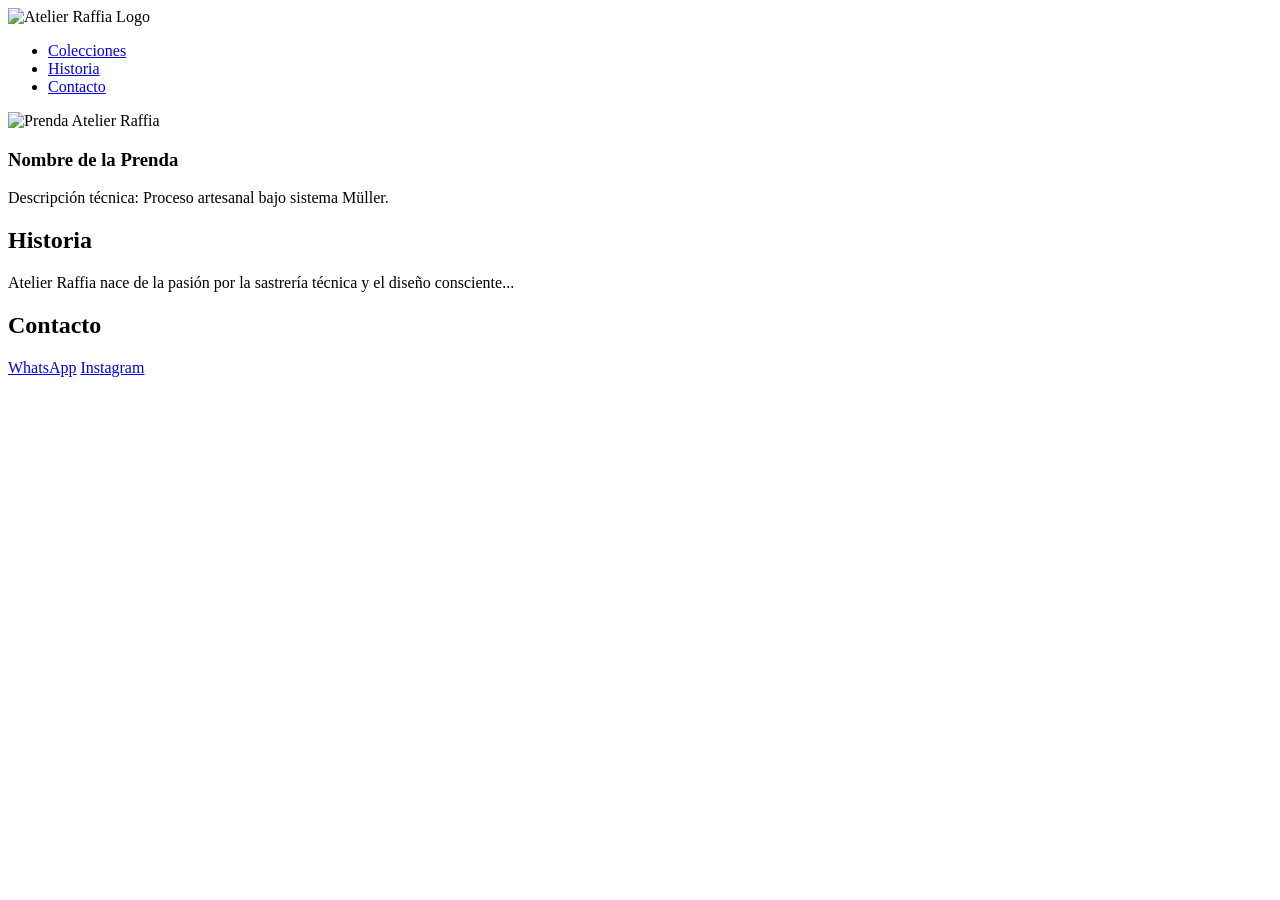
==== index.html @ 9db187e2 "Refactor index.html with new layout and meta tags Updated the HTML structure, added a navigation sid" ====
<!DOCTYPE html>
<html lang="es">
<head>
    <meta charset="UTF-8">
    <meta name="viewport" content="width=device-width, initial-scale=1.0">
    <title>Atelier Raffia | Showcase</title>
    <link rel="stylesheet" href="style.css">
    <link href="https://fonts.googleapis.com/css2?family=Inter:wght@300;400&display=swap" rel="stylesheet">
</head>
<body>

    <nav class="sidebar">
        <div class="logo-container">
            <img src="Logo atelier raffia byn.jpg" alt="Atelier Raffia Logo" class="logo">
        </div>
        <ul class="nav-links">
            <li><a href="#coleccion">Colecciones</a></li>
            <li><a href="#historia">Historia</a></li>
            <li><a href="#contacto">Contacto</a></li>
        </ul>
    </nav>

    <main class="content">
        
        <section id="coleccion" class="grid-catalogo">
            <div class="item-prenda">
                <div class="image-wrapper">
                    <img src="tu-foto-1.jpg" alt="Prenda Atelier Raffia">
                </div>
                <div class="descripcion">
                    <h3>Nombre de la Prenda</h3>
                    <p>Descripción técnica: Proceso artesanal bajo sistema Müller.</p>
                </div>
            </div>
            </section>

        <section id="historia" class="seccion-texto">
            <h2>Historia</h2>
            <p>Atelier Raffia nace de la pasión por la sastrería técnica y el diseño consciente...</p>
        </section>

        <section id="contacto" class="seccion-texto">
            <h2>Contacto</h2>
            <div class="rrss">
                <a href="https://wa.me/tu-numero" target="_blank">WhatsApp</a>
                <a href="https://instagram.com/tu-usuario" target="_blank">Instagram</a>
            </div>
        </section>

    </main>

</body>
</html>
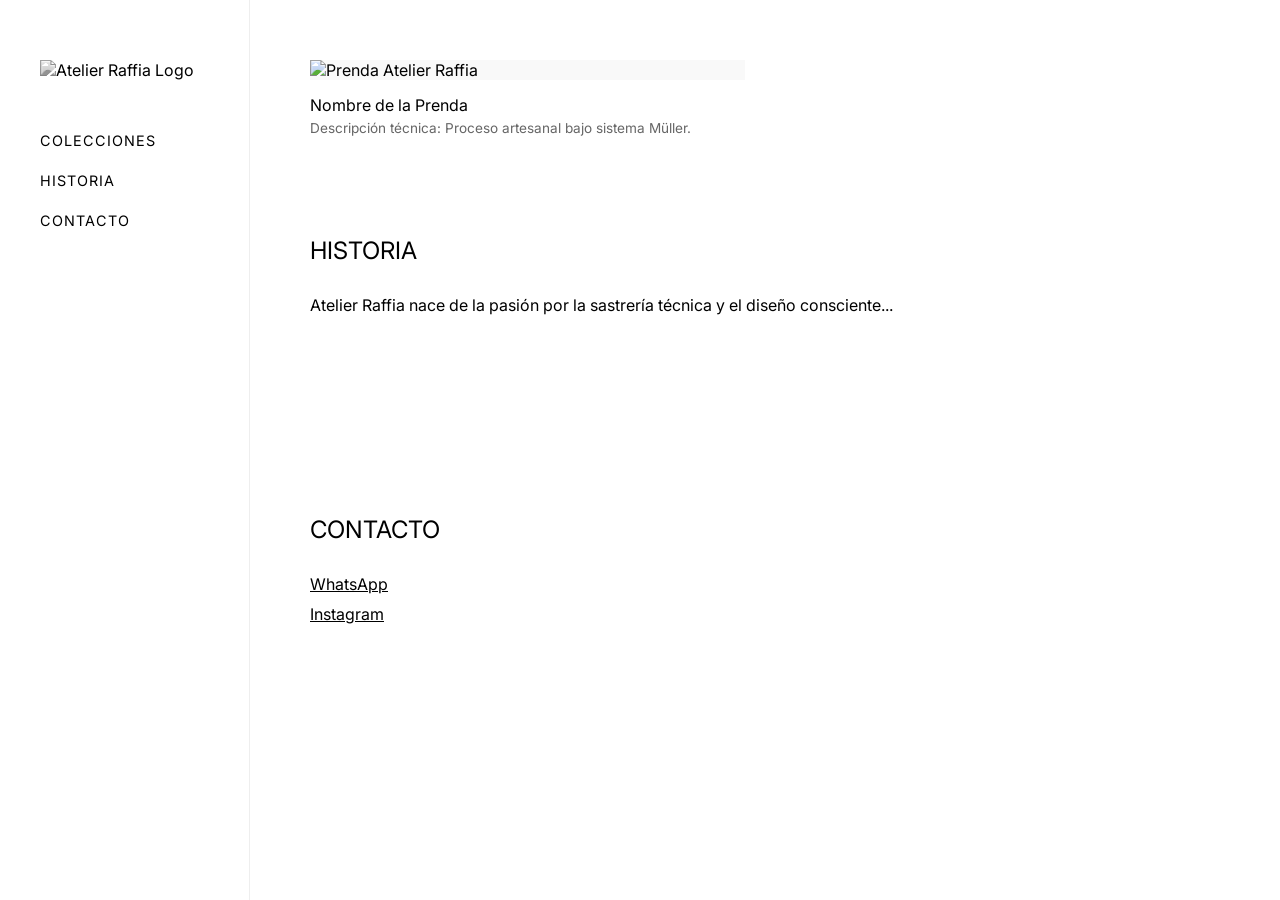
==== commit 7187b3a9: "Update logo image in sidebar" ====
--- a/index.html
+++ b/index.html
@@ -10,9 +10,9 @@
 <body>
 
     <nav class="sidebar">
-        <div class="logo-container">
-            <img src="Logo atelier raffia byn.jpg" alt="Atelier Raffia Logo" class="logo">
-        </div>
+       <div class="logo-container">
+    <img src="logo-atelier.jpg" alt="Atelier Raffia Logo" class="logo">
+</div>
         <ul class="nav-links">
             <li><a href="#coleccion">Colecciones</a></li>
             <li><a href="#historia">Historia</a></li>
--- a/style.css
+++ b/style.css
@@ -0,0 +1,113 @@
+/* General */
+* {
+    margin: 0;
+    padding: 0;
+    box-sizing: border-box;
+}
+
+body {
+    background-color: #ffffff;
+    color: #000000;
+    font-family: 'Inter', sans-serif;
+    display: flex; /* Para el menú lateral */
+}
+
+/* Sidebar */
+.sidebar {
+    width: 250px;
+    height: 100vh;
+    position: fixed;
+    padding: 60px 40px;
+    border-right: 1px solid #eee;
+    display: flex;
+    flex-direction: column;
+}
+
+.logo {
+    width: 100%;
+    margin-bottom: 50px;
+    filter: grayscale(100%); /* Asegura el B&N */
+}
+
+.nav-links {
+    list-style: none;
+}
+
+.nav-links li {
+    margin-bottom: 20px;
+}
+
+.nav-links a {
+    text-decoration: none;
+    color: #000;
+    font-size: 0.9rem;
+    letter-spacing: 1px;
+    text-transform: uppercase;
+    transition: opacity 0.3s;
+}
+
+.nav-links a:hover {
+    opacity: 0.5;
+}
+
+/* Contenido */
+.content {
+    margin-left: 250px; /* Espacio para el menú lateral */
+    padding: 60px;
+    width: 100%;
+}
+
+/* Grid de Catálogo */
+.grid-catalogo {
+    display: grid;
+    grid-template-columns: repeat(auto-fill, minmax(300px, 1fr));
+    gap: 40px;
+}
+
+.image-wrapper {
+    background-color: #f9f9f9;
+    overflow: hidden;
+    margin-bottom: 15px;
+}
+
+.image-wrapper img {
+    width: 100%;
+    height: auto;
+    display: block;
+    transition: opacity 0.4s ease; /* Interacción solicitada */
+}
+
+/* Efecto de aclarado al pasar el mouse */
+.image-wrapper img:hover {
+    opacity: 0.7; 
+}
+
+.descripcion h3 {
+    font-size: 1rem;
+    font-weight: 400;
+    margin-bottom: 5px;
+}
+
+.descripcion p {
+    font-size: 0.85rem;
+    color: #666;
+}
+
+/* Secciones de texto */
+.seccion-texto {
+    padding: 100px 0;
+    max-width: 600px;
+}
+
+.seccion-texto h2 {
+    margin-bottom: 30px;
+    text-transform: uppercase;
+    font-weight: 400;
+}
+
+.rrss a {
+    display: block;
+    color: #000;
+    text-decoration: underline;
+    margin-bottom: 10px;
+}
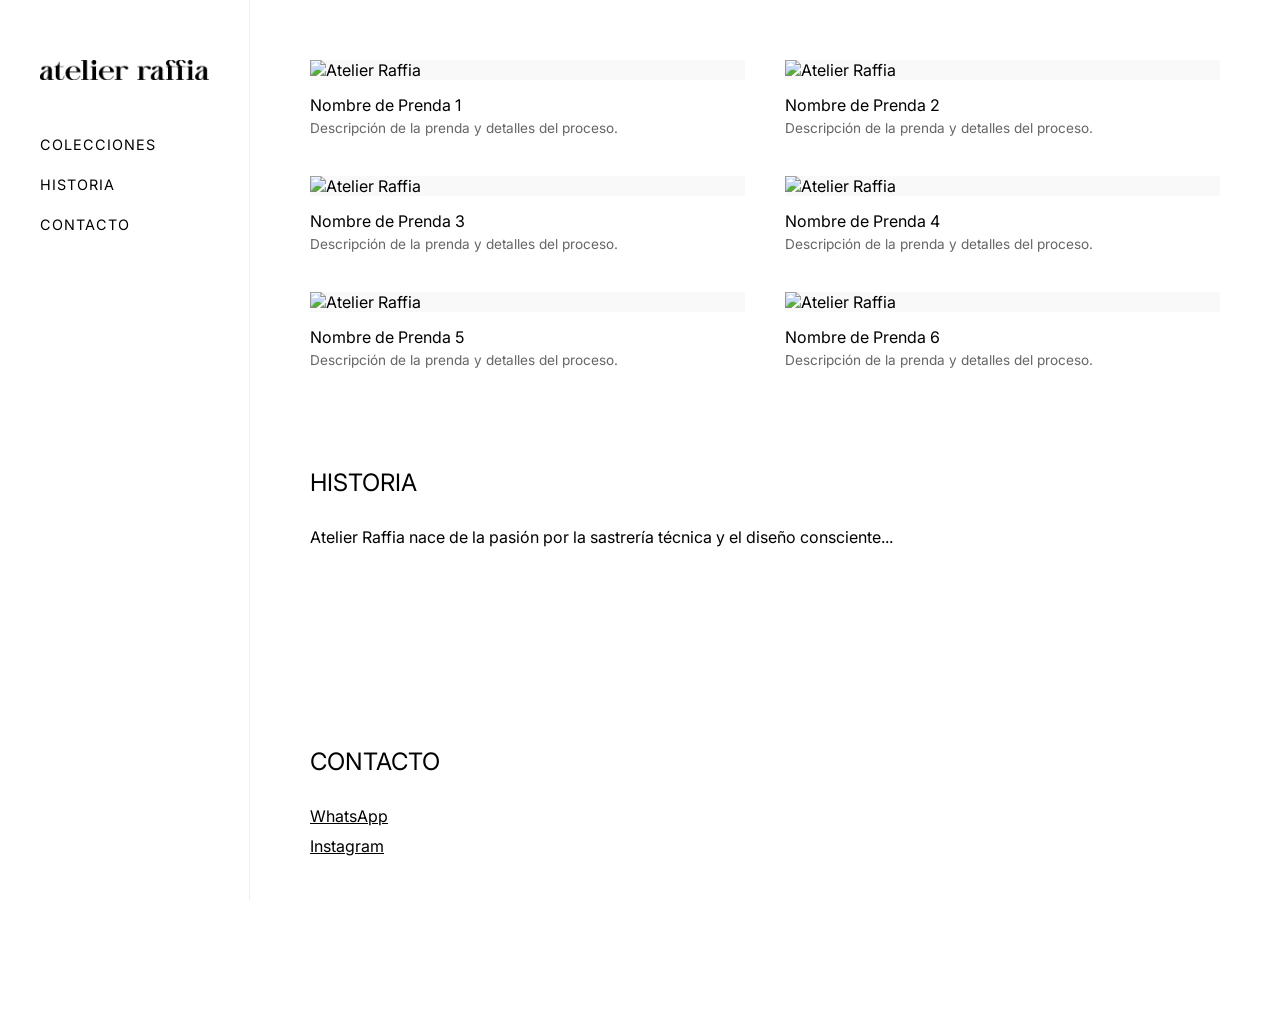
==== commit 7015db92: "Add multiple item-prenda sections to catalog" ====
--- a/index.html
+++ b/index.html
@@ -22,17 +22,67 @@
 
     <main class="content">
         
-        <section id="coleccion" class="grid-catalogo">
-            <div class="item-prenda">
-                <div class="image-wrapper">
-                    <img src="tu-foto-1.jpg" alt="Prenda Atelier Raffia">
-                </div>
-                <div class="descripcion">
-                    <h3>Nombre de la Prenda</h3>
-                    <p>Descripción técnica: Proceso artesanal bajo sistema Müller.</p>
-                </div>
-            </div>
-            </section>
+<section id="coleccion" class="grid-catalogo">
+    <div class="item-prenda">
+        <div class="image-wrapper">
+            <img src="prenda1.jpg" alt="Atelier Raffia">
+        </div>
+        <div class="descripcion">
+            <h3>Nombre de Prenda 1</h3>
+            <p>Descripción de la prenda y detalles del proceso.</p>
+        </div>
+    </div>
+
+    <div class="item-prenda">
+        <div class="image-wrapper">
+            <img src="prenda2.jpg" alt="Atelier Raffia">
+        </div>
+        <div class="descripcion">
+            <h3>Nombre de Prenda 2</h3>
+            <p>Descripción de la prenda y detalles del proceso.</p>
+        </div>
+    </div>
+
+    <div class="item-prenda">
+        <div class="image-wrapper">
+            <img src="prenda3.jpg" alt="Atelier Raffia">
+        </div>
+        <div class="descripcion">
+            <h3>Nombre de Prenda 3</h3>
+            <p>Descripción de la prenda y detalles del proceso.</p>
+        </div>
+    </div>
+
+    <div class="item-prenda">
+        <div class="image-wrapper">
+            <img src="prenda4.jpg" alt="Atelier Raffia">
+        </div>
+        <div class="descripcion">
+            <h3>Nombre de Prenda 4</h3>
+            <p>Descripción de la prenda y detalles del proceso.</p>
+        </div>
+    </div>
+
+    <div class="item-prenda">
+        <div class="image-wrapper">
+            <img src="prenda5.jpg" alt="Atelier Raffia">
+        </div>
+        <div class="descripcion">
+            <h3>Nombre de Prenda 5</h3>
+            <p>Descripción de la prenda y detalles del proceso.</p>
+        </div>
+    </div>
+
+    <div class="item-prenda">
+        <div class="image-wrapper">
+            <img src="prenda6.jpg" alt="Atelier Raffia">
+        </div>
+        <div class="descripcion">
+            <h3>Nombre de Prenda 6</h3>
+            <p>Descripción de la prenda y detalles del proceso.</p>
+        </div>
+    </div>
+</section>
 
         <section id="historia" class="seccion-texto">
             <h2>Historia</h2>
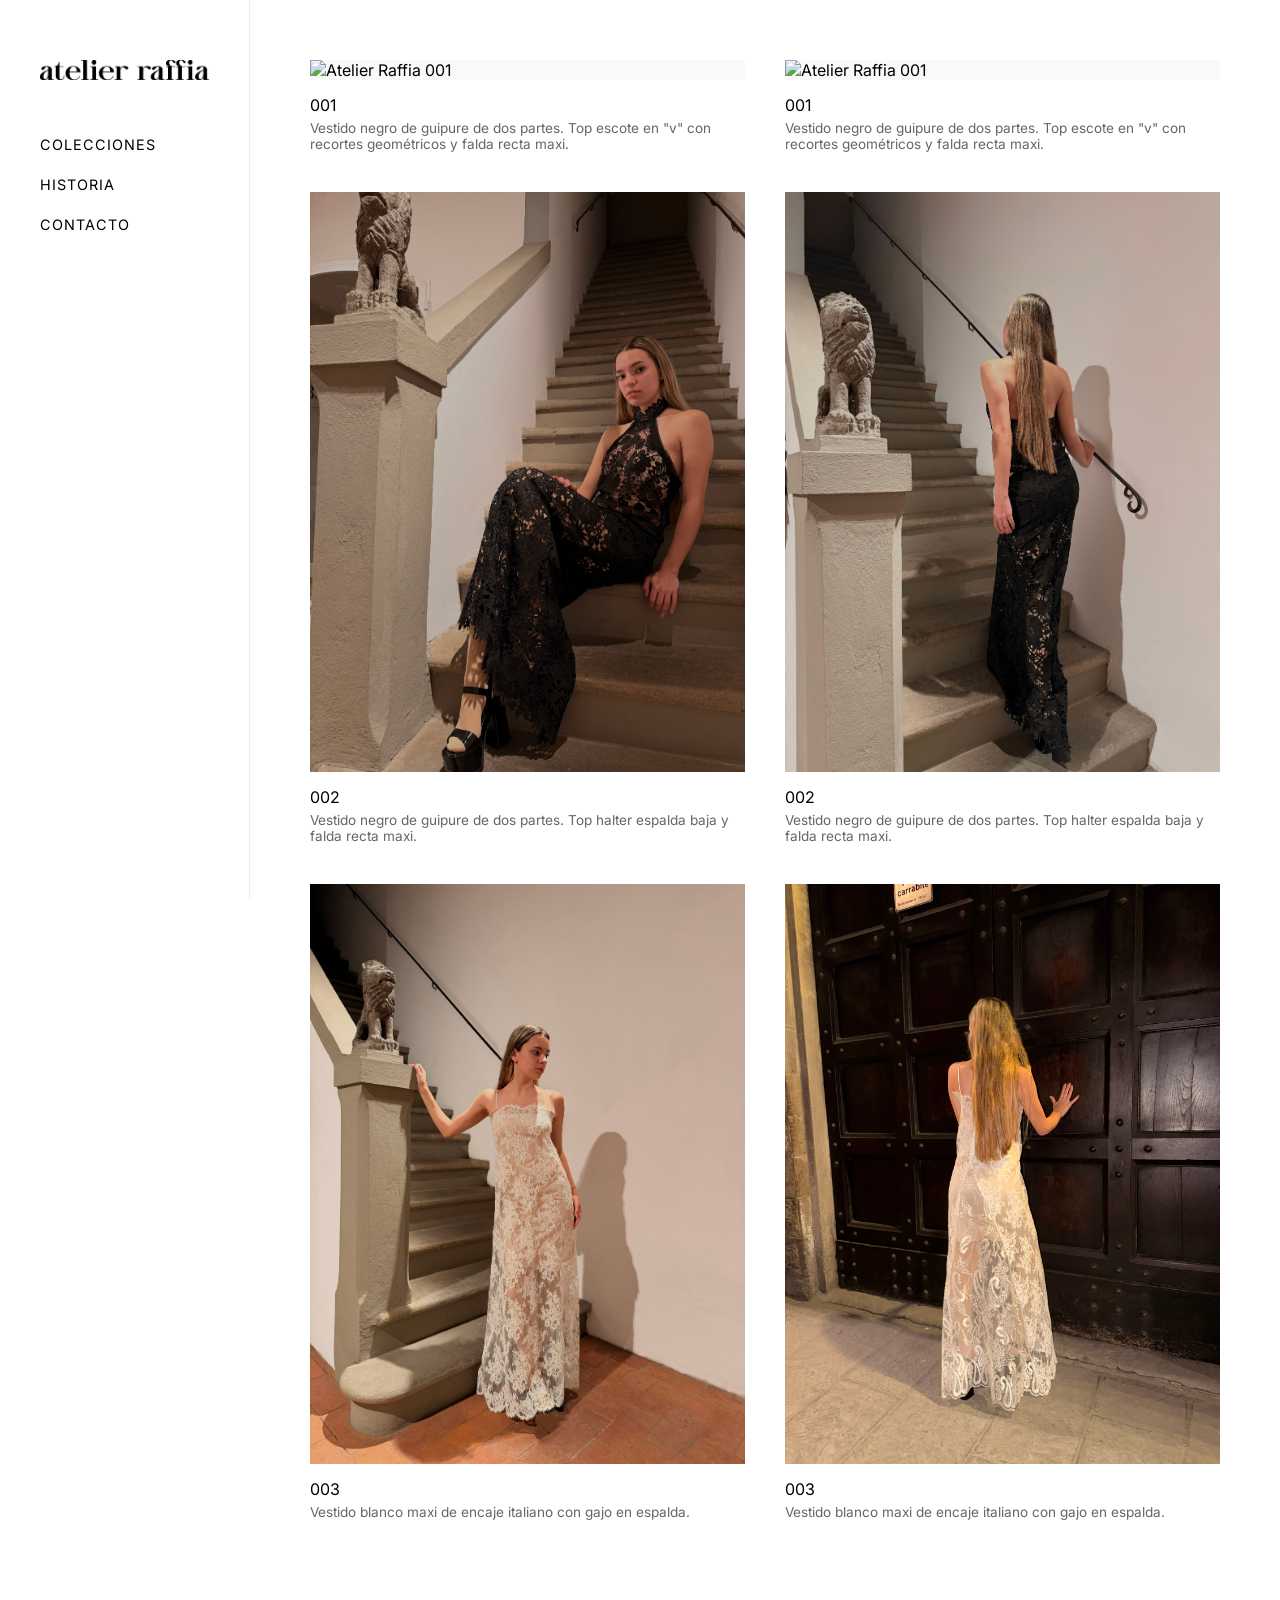
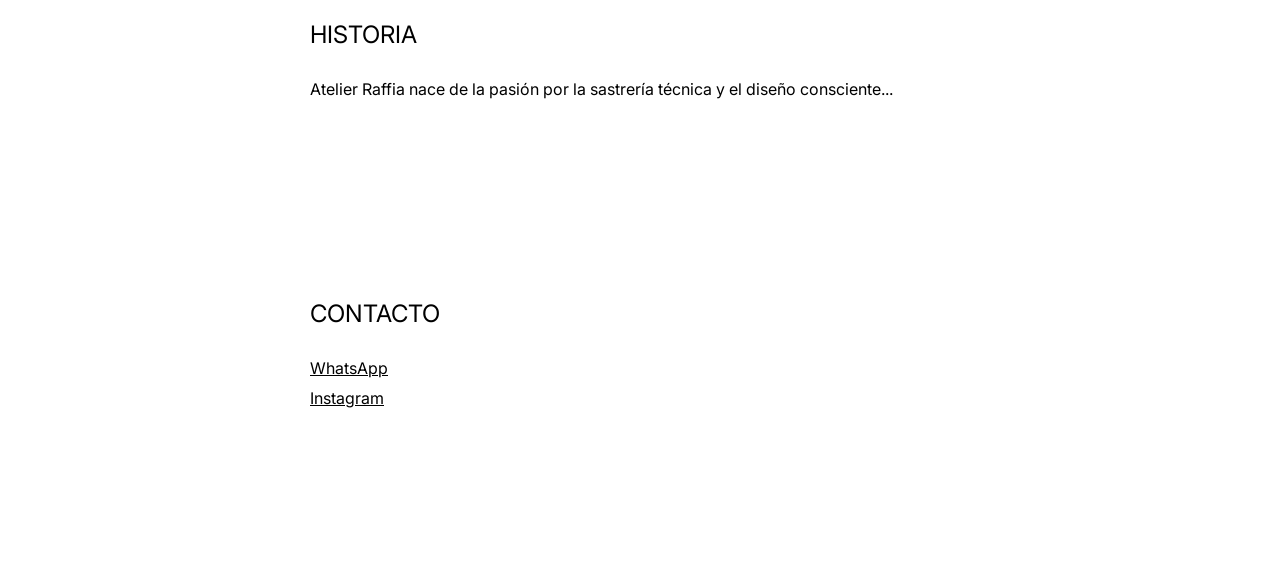
==== commit 158ec1ca: "Revise item descriptions and alt attributes Updated image alt texts and item names for better clarit" ====
--- a/index.html
+++ b/index.html
@@ -25,61 +25,61 @@
 <section id="coleccion" class="grid-catalogo">
     <div class="item-prenda">
         <div class="image-wrapper">
-            <img src="prenda1.jpg" alt="Atelier Raffia">
+            <img src="prenda1.jpg" alt="Atelier Raffia 001">
         </div>
         <div class="descripcion">
-            <h3>Nombre de Prenda 1</h3>
-            <p>Descripción de la prenda y detalles del proceso.</p>
+            <h3>001</h3>
+            <p>Vestido negro de guipure de dos partes. Top escote en "v" con recortes geométricos y falda recta maxi.</p>
         </div>
     </div>
 
     <div class="item-prenda">
         <div class="image-wrapper">
-            <img src="prenda2.jpg" alt="Atelier Raffia">
+            <img src="prenda2.jpg" alt="Atelier Raffia 001">
         </div>
         <div class="descripcion">
-            <h3>Nombre de Prenda 2</h3>
-            <p>Descripción de la prenda y detalles del proceso.</p>
+            <h3>001</h3>
+            <p>Vestido negro de guipure de dos partes. Top escote en "v" con recortes geométricos y falda recta maxi.</p>
         </div>
     </div>
 
     <div class="item-prenda">
         <div class="image-wrapper">
-            <img src="prenda3.jpg" alt="Atelier Raffia">
+            <img src="prenda3.jpg" alt="Atelier Raffia 002">
         </div>
         <div class="descripcion">
-            <h3>Nombre de Prenda 3</h3>
-            <p>Descripción de la prenda y detalles del proceso.</p>
+            <h3>002</h3>
+            <p>Vestido negro de guipure de dos partes. Top halter espalda baja y falda recta maxi.</p>
         </div>
     </div>
 
     <div class="item-prenda">
         <div class="image-wrapper">
-            <img src="prenda4.jpg" alt="Atelier Raffia">
+            <img src="prenda4.jpg" alt="Atelier Raffia 002">
         </div>
         <div class="descripcion">
-            <h3>Nombre de Prenda 4</h3>
-            <p>Descripción de la prenda y detalles del proceso.</p>
+            <h3>002</h3>
+            <p>Vestido negro de guipure de dos partes. Top halter espalda baja y falda recta maxi.</p>
         </div>
     </div>
 
     <div class="item-prenda">
         <div class="image-wrapper">
-            <img src="prenda5.jpg" alt="Atelier Raffia">
+            <img src="prenda5.jpg" alt="Atelier Raffia 003">
         </div>
         <div class="descripcion">
-            <h3>Nombre de Prenda 5</h3>
-            <p>Descripción de la prenda y detalles del proceso.</p>
+            <h3>003</h3>
+            <p>Vestido blanco maxi de encaje italiano con gajo en espalda.</p>
         </div>
     </div>
 
     <div class="item-prenda">
         <div class="image-wrapper">
-            <img src="prenda6.jpg" alt="Atelier Raffia">
+            <img src="prenda6.jpg" alt="Atelier Raffia 003">
         </div>
         <div class="descripcion">
-            <h3>Nombre de Prenda 6</h3>
-            <p>Descripción de la prenda y detalles del proceso.</p>
+            <h3>003</h3>
+            <p>Vestido blanco maxi de encaje italiano con gajo en espalda.</p>
         </div>
     </div>
 </section>
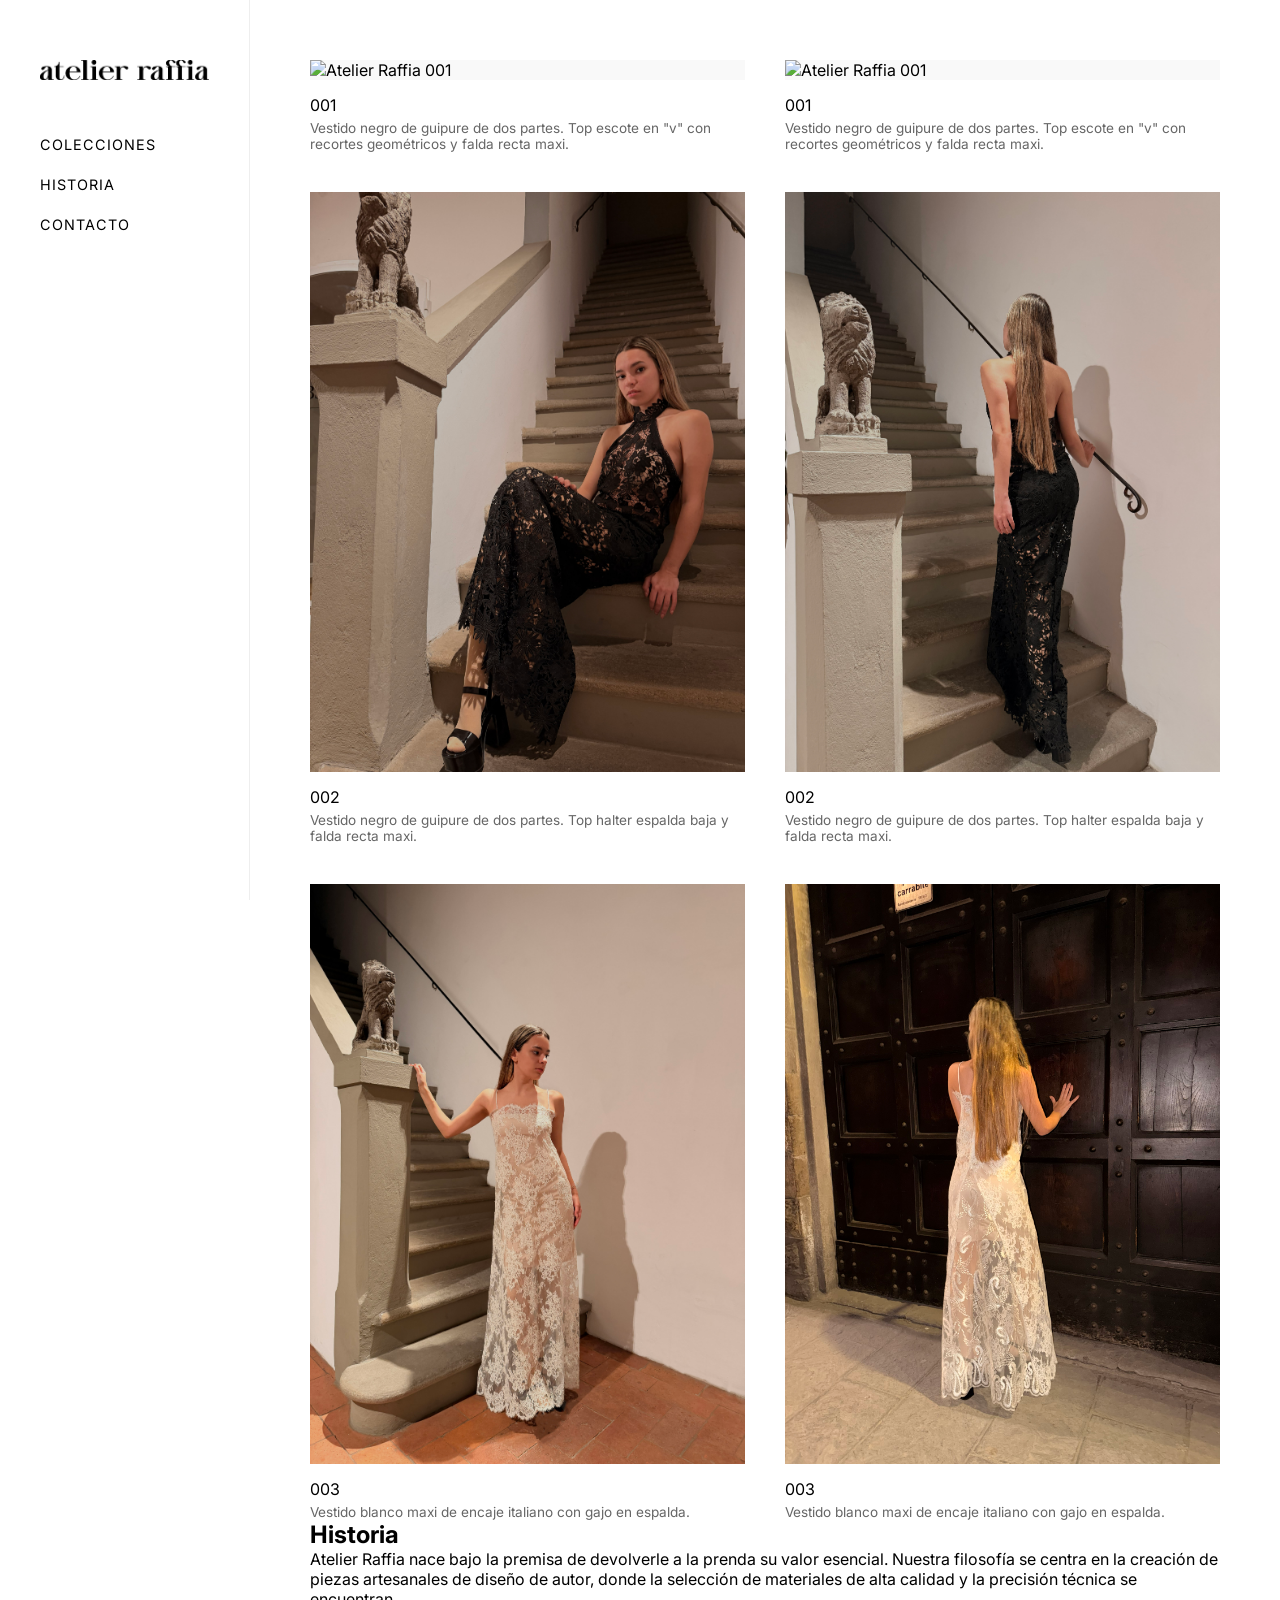
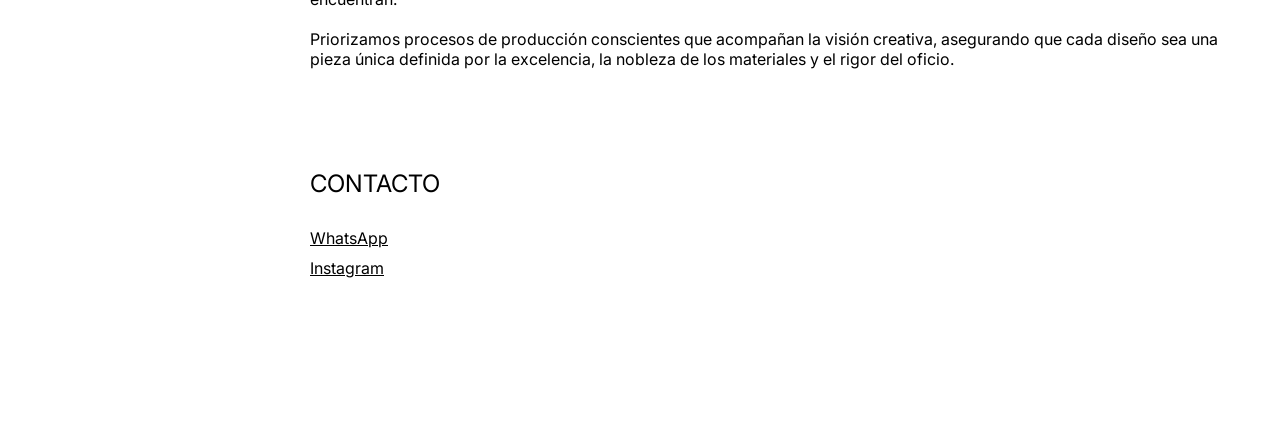
==== commit 884676fe: "Revise 'historia' section with new content and layout Updated the 'historia' section to enhance cont" ====
--- a/index.html
+++ b/index.html
@@ -84,11 +84,21 @@
     </div>
 </section>
 
-        <section id="historia" class="seccion-texto">
-            <h2>Historia</h2>
-            <p>Atelier Raffia nace de la pasión por la sastrería técnica y el diseño consciente...</p>
-        </section>
-
+        <section id="historia" class="seccion">
+    <h2>Historia</h2>
+    <div class="texto-historia">
+        <p>
+            Atelier Raffia nace bajo la premisa de devolverle a la prenda su valor esencial. 
+            Nuestra filosofía se centra en la creación de piezas artesanales de diseño de autor, 
+            donde la selección de materiales de alta calidad y la precisión técnica se encuentran.
+        </p>
+        <p style="margin-top: 20px;">
+            Priorizamos procesos de producción conscientes que acompañan la visión creativa, 
+            asegurando que cada diseño sea una pieza única definida por la excelencia, 
+            la nobleza de los materiales y el rigor del oficio.
+        </p>
+    </div>
+</section>
         <section id="contacto" class="seccion-texto">
             <h2>Contacto</h2>
             <div class="rrss">
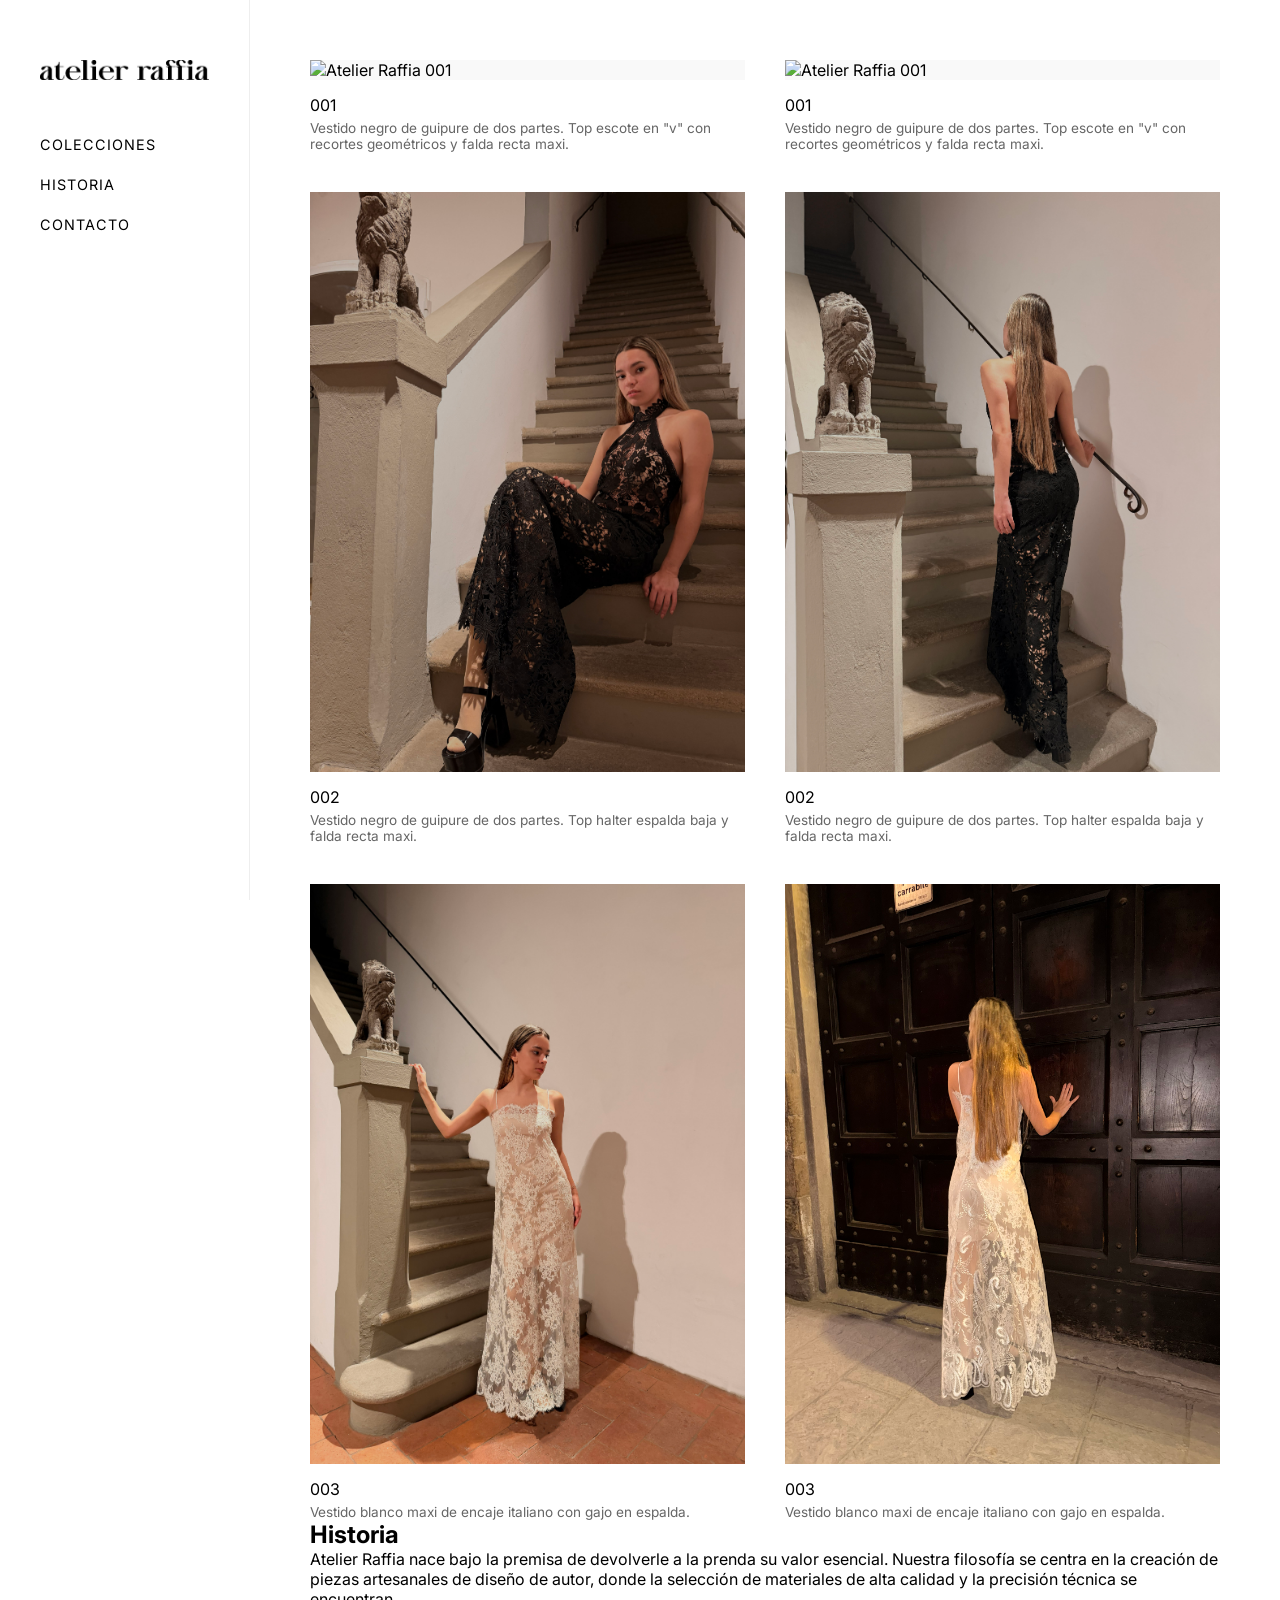
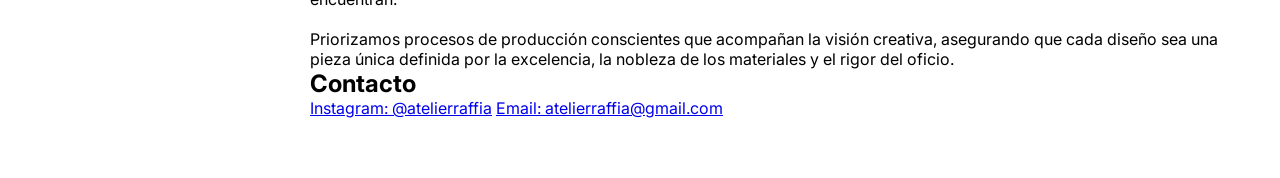
==== commit 0bb46b80: "Revise contact section with updated links Updated the contact section with new links and email." ====
--- a/index.html
+++ b/index.html
@@ -99,13 +99,13 @@
         </p>
     </div>
 </section>
-        <section id="contacto" class="seccion-texto">
-            <h2>Contacto</h2>
-            <div class="rrss">
-                <a href="https://wa.me/tu-numero" target="_blank">WhatsApp</a>
-                <a href="https://instagram.com/tu-usuario" target="_blank">Instagram</a>
-            </div>
-        </section>
+       <section id="contacto" class="seccion">
+    <h2>Contacto</h2>
+    <div class="rrss-links">
+        <a href="https://www.instagram.com/atelierraffia" target="_blank">Instagram: @atelierraffia</a>
+        <a href="mailto:atelierraffia@gmail.com">Email: atelierraffia@gmail.com</a>
+    </div>
+</section>
 
     </main>
 
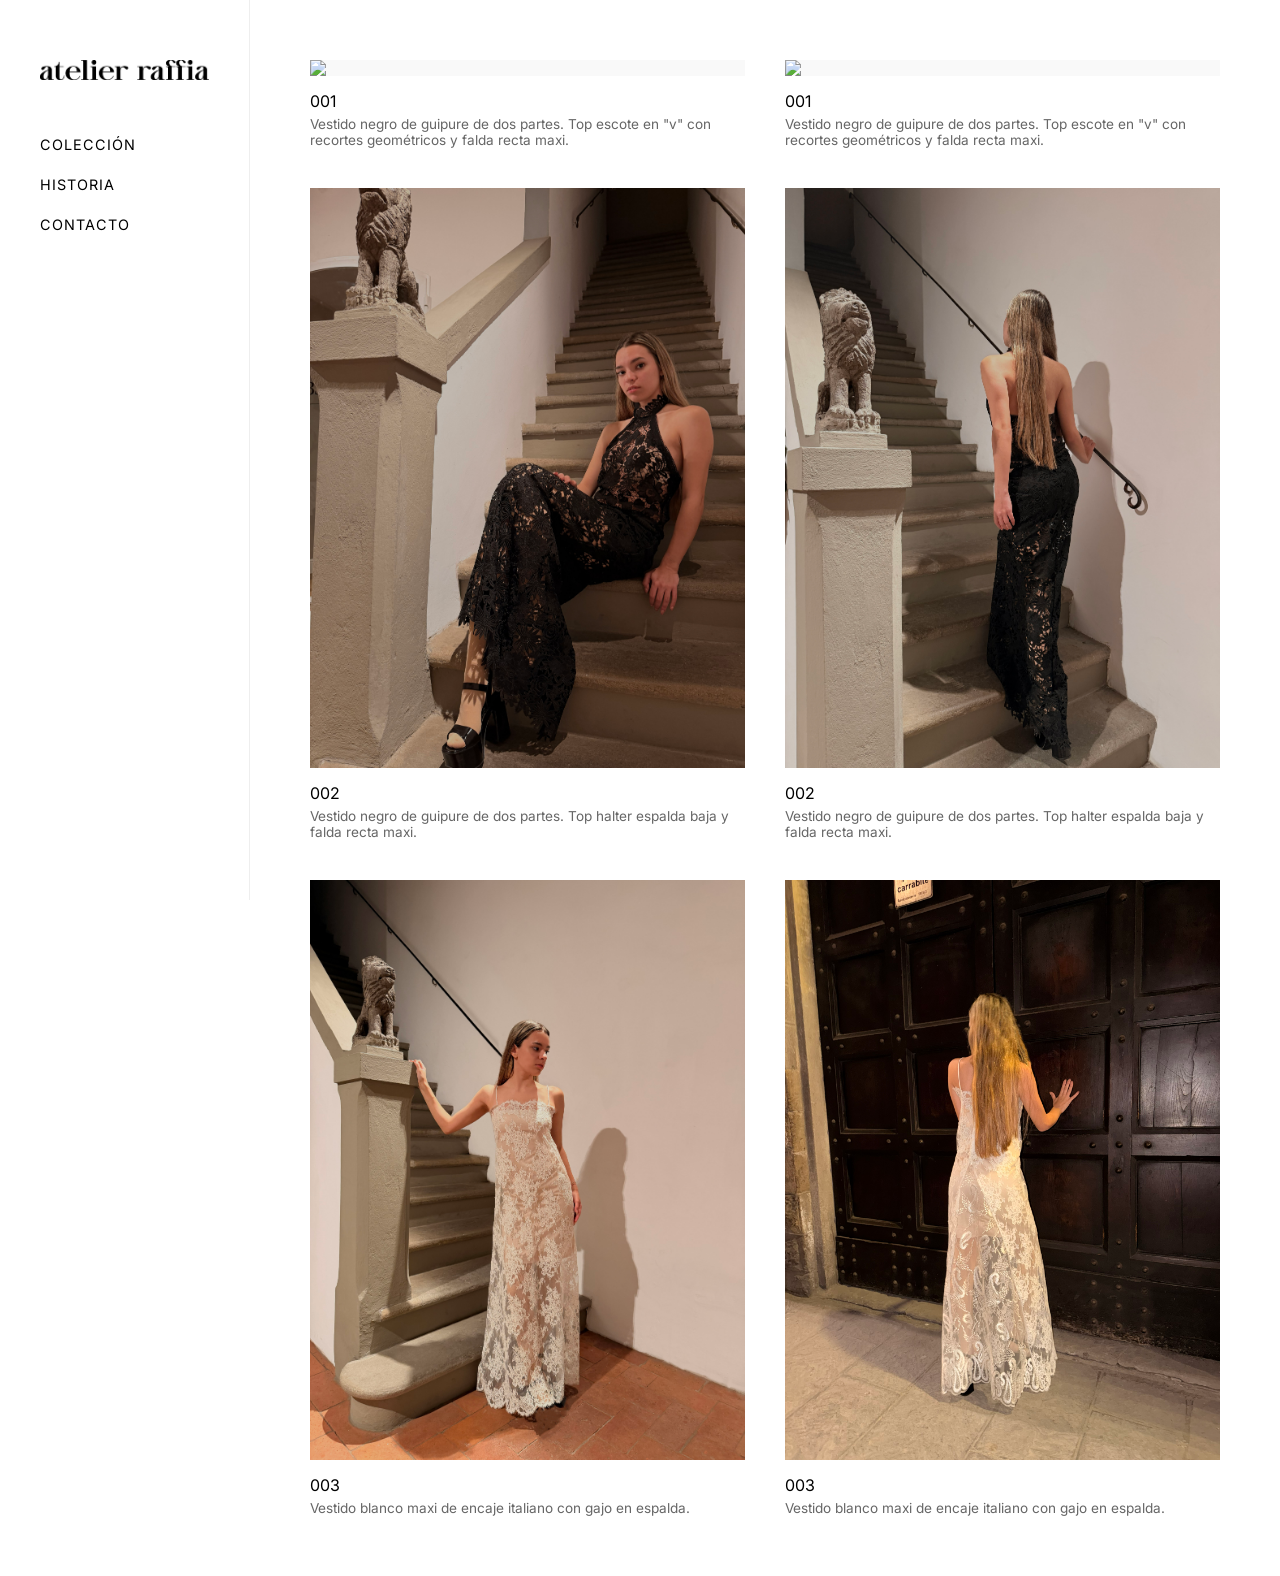
==== commit c5a71a07: "Update title and restructure product sections Updated the title and navigation links in the HTML fil" ====
--- a/index.html
+++ b/index.html
@@ -3,111 +3,49 @@
 <head>
     <meta charset="UTF-8">
     <meta name="viewport" content="width=device-width, initial-scale=1.0">
-    <title>Atelier Raffia | Showcase</title>
+    <title>Atelier Raffia | Colección</title>
     <link rel="stylesheet" href="style.css">
     <link href="https://fonts.googleapis.com/css2?family=Inter:wght@300;400&display=swap" rel="stylesheet">
 </head>
 <body>
-
     <nav class="sidebar">
-       <div class="logo-container">
-    <img src="logo-atelier.jpg" alt="Atelier Raffia Logo" class="logo">
-</div>
+        <div class="logo-container">
+            <a href="index.html"><img src="logo-atelier.jpg" alt="Atelier Raffia" class="logo"></a>
+        </div>
         <ul class="nav-links">
-            <li><a href="#coleccion">Colecciones</a></li>
-            <li><a href="#historia">Historia</a></li>
-            <li><a href="#contacto">Contacto</a></li>
+            <li><a href="index.html" class="active">Colección</a></li>
+            <li><a href="historia.html">Historia</a></li>
+            <li><a href="contacto.html">Contacto</a></li>
         </ul>
     </nav>
 
     <main class="content">
-        
-<section id="coleccion" class="grid-catalogo">
-    <div class="item-prenda">
-        <div class="image-wrapper">
-            <img src="prenda1.jpg" alt="Atelier Raffia 001">
-        </div>
-        <div class="descripcion">
-            <h3>001</h3>
-            <p>Vestido negro de guipure de dos partes. Top escote en "v" con recortes geométricos y falda recta maxi.</p>
-        </div>
-    </div>
-
-    <div class="item-prenda">
-        <div class="image-wrapper">
-            <img src="prenda2.jpg" alt="Atelier Raffia 001">
-        </div>
-        <div class="descripcion">
-            <h3>001</h3>
-            <p>Vestido negro de guipure de dos partes. Top escote en "v" con recortes geométricos y falda recta maxi.</p>
-        </div>
-    </div>
-
-    <div class="item-prenda">
-        <div class="image-wrapper">
-            <img src="prenda3.jpg" alt="Atelier Raffia 002">
-        </div>
-        <div class="descripcion">
-            <h3>002</h3>
-            <p>Vestido negro de guipure de dos partes. Top halter espalda baja y falda recta maxi.</p>
-        </div>
-    </div>
-
-    <div class="item-prenda">
-        <div class="image-wrapper">
-            <img src="prenda4.jpg" alt="Atelier Raffia 002">
-        </div>
-        <div class="descripcion">
-            <h3>002</h3>
-            <p>Vestido negro de guipure de dos partes. Top halter espalda baja y falda recta maxi.</p>
-        </div>
-    </div>
-
-    <div class="item-prenda">
-        <div class="image-wrapper">
-            <img src="prenda5.jpg" alt="Atelier Raffia 003">
-        </div>
-        <div class="descripcion">
-            <h3>003</h3>
-            <p>Vestido blanco maxi de encaje italiano con gajo en espalda.</p>
-        </div>
-    </div>
-
-    <div class="item-prenda">
-        <div class="image-wrapper">
-            <img src="prenda6.jpg" alt="Atelier Raffia 003">
-        </div>
-        <div class="descripcion">
-            <h3>003</h3>
-            <p>Vestido blanco maxi de encaje italiano con gajo en espalda.</p>
-        </div>
-    </div>
-</section>
-
-        <section id="historia" class="seccion">
-    <h2>Historia</h2>
-    <div class="texto-historia">
-        <p>
-            Atelier Raffia nace bajo la premisa de devolverle a la prenda su valor esencial. 
-            Nuestra filosofía se centra en la creación de piezas artesanales de diseño de autor, 
-            donde la selección de materiales de alta calidad y la precisión técnica se encuentran.
-        </p>
-        <p style="margin-top: 20px;">
-            Priorizamos procesos de producción conscientes que acompañan la visión creativa, 
-            asegurando que cada diseño sea una pieza única definida por la excelencia, 
-            la nobleza de los materiales y el rigor del oficio.
-        </p>
-    </div>
-</section>
-       <section id="contacto" class="seccion">
-    <h2>Contacto</h2>
-    <div class="rrss-links">
-        <a href="https://www.instagram.com/atelierraffia" target="_blank">Instagram: @atelierraffia</a>
-        <a href="mailto:atelierraffia@gmail.com">Email: atelierraffia@gmail.com</a>
-    </div>
-</section>
-
+        <section class="grid-catalogo">
+            <div class="item-prenda">
+                <div class="image-wrapper"><img src="prenda1.jpg"></div>
+                <div class="descripcion"><h3>001</h3><p>Vestido negro de guipure de dos partes. Top escote en "v" con recortes geométricos y falda recta maxi.</p></div>
+            </div>
+            <div class="item-prenda">
+                <div class="image-wrapper"><img src="prenda2.jpg"></div>
+                <div class="descripcion"><h3>001</h3><p>Vestido negro de guipure de dos partes. Top escote en "v" con recortes geométricos y falda recta maxi.</p></div>
+            </div>
+            <div class="item-prenda">
+                <div class="image-wrapper"><img src="prenda3.jpg"></div>
+                <div class="descripcion"><h3>002</h3><p>Vestido negro de guipure de dos partes. Top halter espalda baja y falda recta maxi.</p></div>
+            </div>
+            <div class="item-prenda">
+                <div class="image-wrapper"><img src="prenda4.jpg"></div>
+                <div class="descripcion"><h3>002</h3><p>Vestido negro de guipure de dos partes. Top halter espalda baja y falda recta maxi.</p></div>
+            </div>
+            <div class="item-prenda">
+                <div class="image-wrapper"><img src="prenda5.jpg"></div>
+                <div class="descripcion"><h3>003</h3><p>Vestido blanco maxi de encaje italiano con gajo en espalda.</p></div>
+            </div>
+            <div class="item-prenda">
+                <div class="image-wrapper"><img src="prenda6.jpg"></div>
+                <div class="descripcion"><h3>003</h3><p>Vestido blanco maxi de encaje italiano con gajo en espalda.</p></div>
+            </div>
+        </section>
     </main>
-
 </body>
 </html>
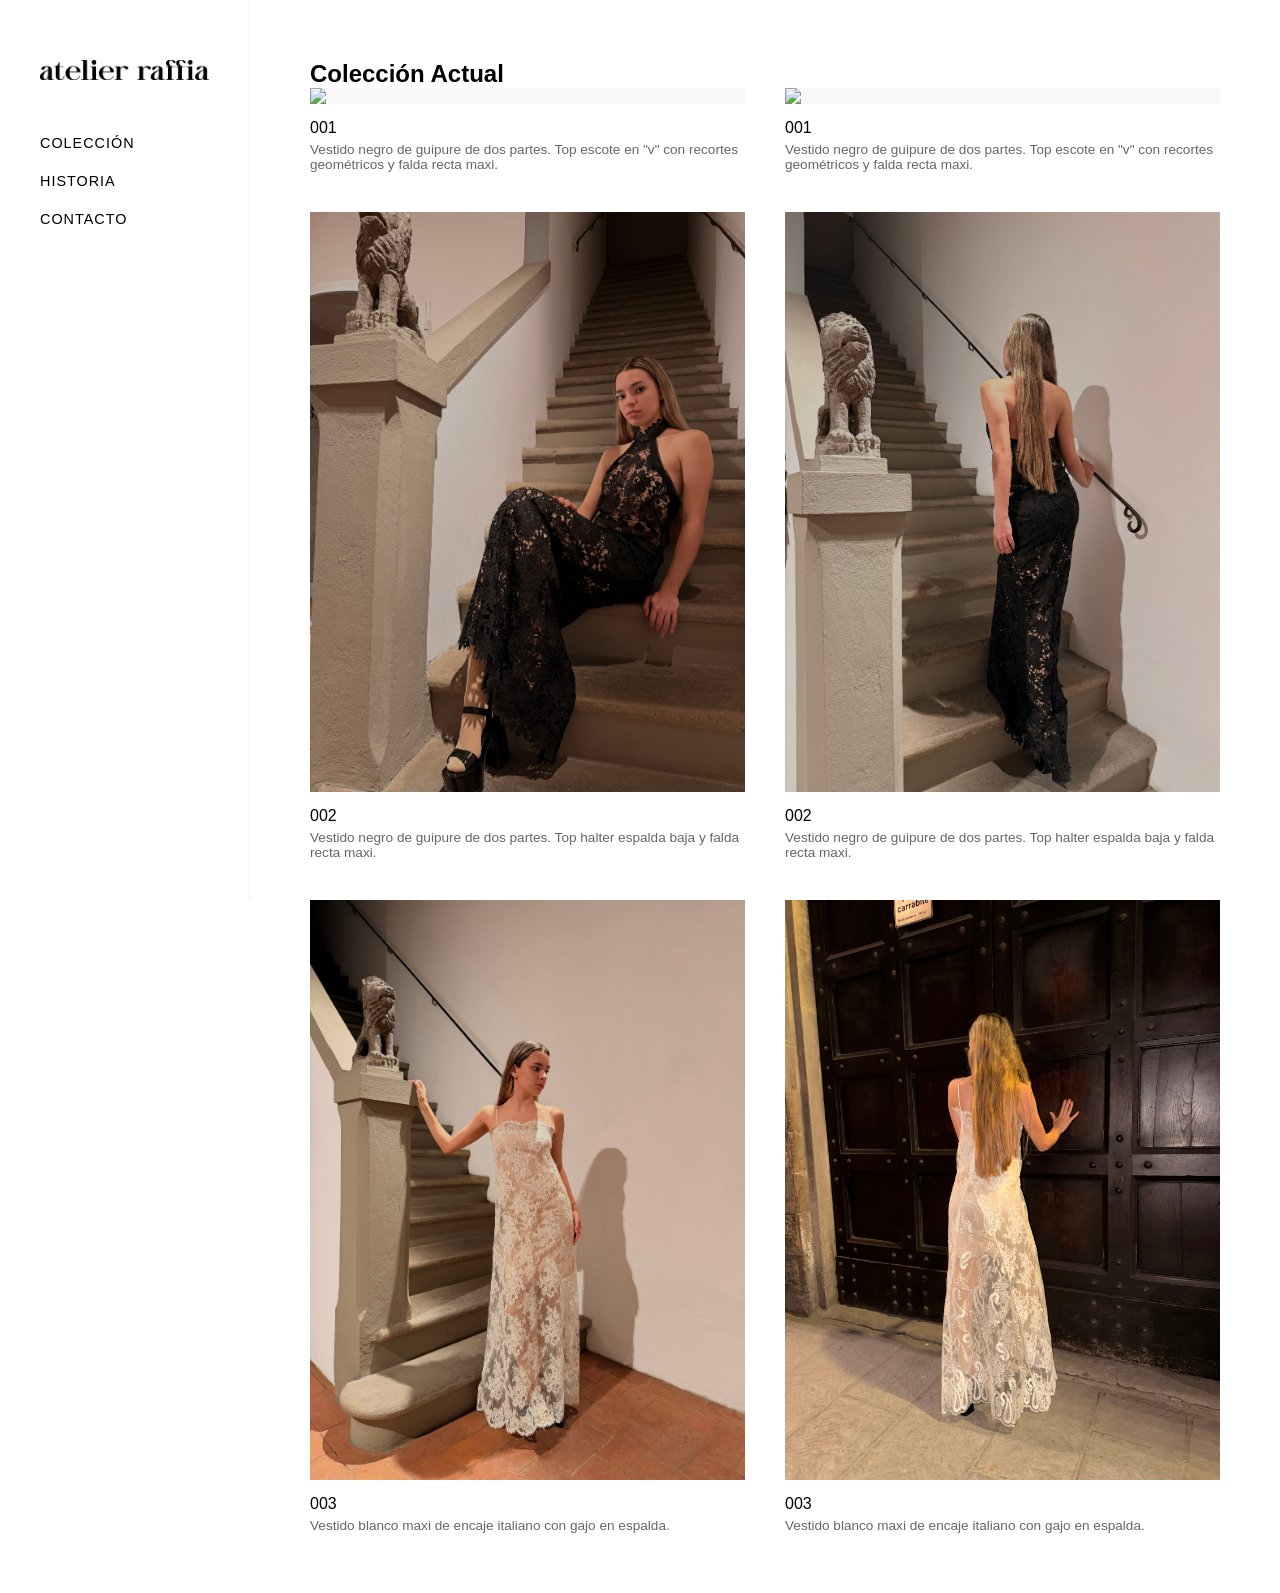
==== commit ae16c1fb: "Update index.html to modify styles and add title Removed Google Fonts link and added section title." ====
--- a/index.html
+++ b/index.html
@@ -5,7 +5,6 @@
     <meta name="viewport" content="width=device-width, initial-scale=1.0">
     <title>Atelier Raffia | Colección</title>
     <link rel="stylesheet" href="style.css">
-    <link href="https://fonts.googleapis.com/css2?family=Inter:wght@300;400&display=swap" rel="stylesheet">
 </head>
 <body>
     <nav class="sidebar">
@@ -20,6 +19,7 @@
     </nav>
 
     <main class="content">
+        <h2 class="section-title">Colección Actual</h2>
         <section class="grid-catalogo">
             <div class="item-prenda">
                 <div class="image-wrapper"><img src="prenda1.jpg"></div>
